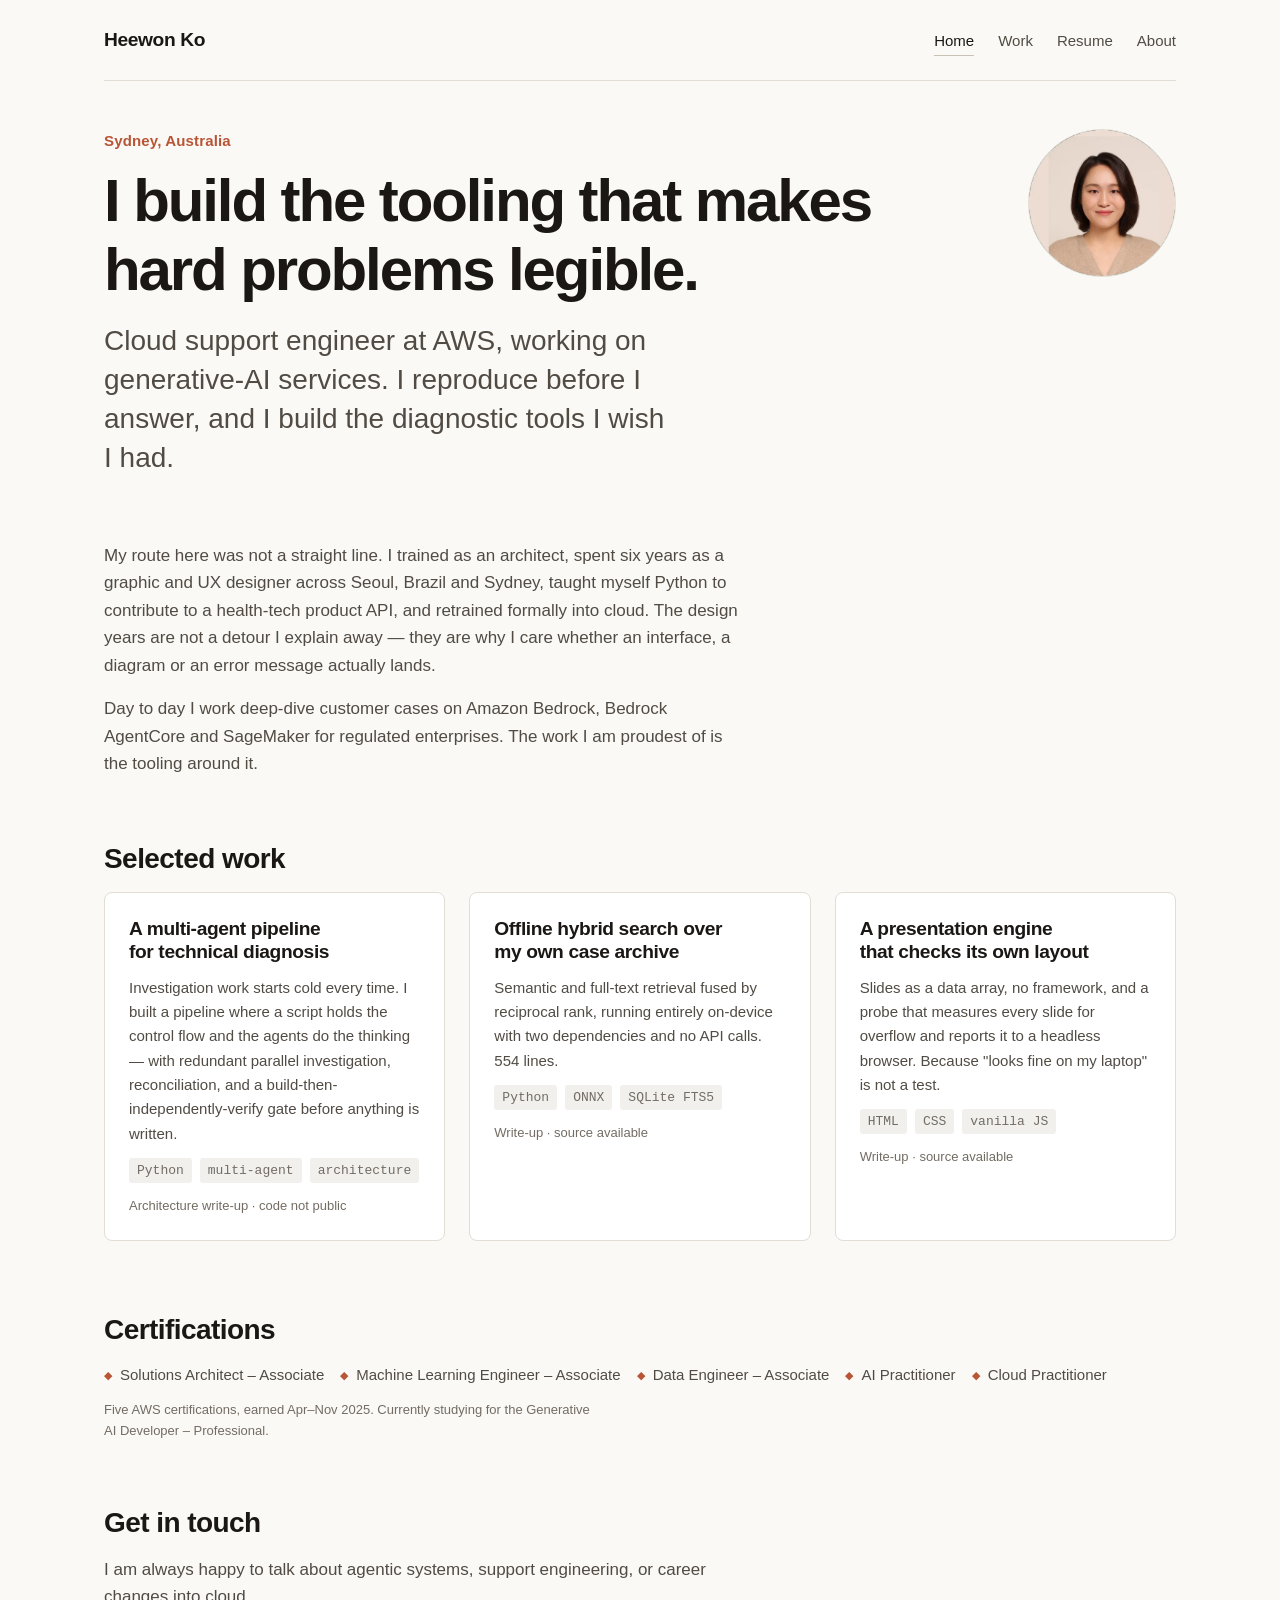
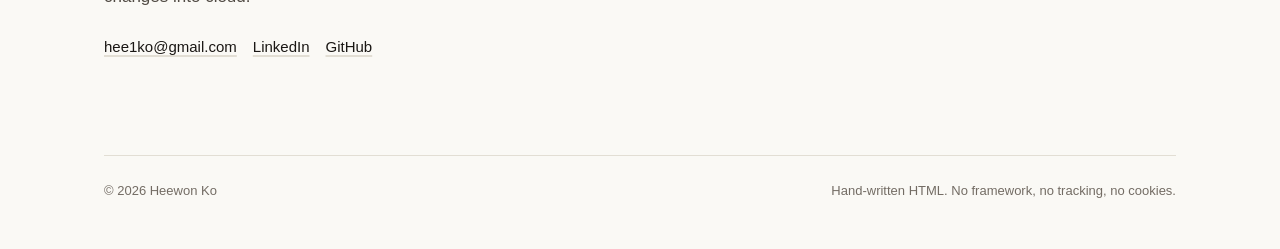
==== index.html @ 20b417c7 "Portfolio site: confidentiality gate, design system, first four pages Static site for GitHub Pages. " ====
<!DOCTYPE html>
<html lang="en">
<head>
<meta charset="utf-8">
<meta name="viewport" content="width=device-width, initial-scale=1">
<title>Heewon Ko — cloud support engineer, Sydney</title>
<meta name="description" content="Heewon Ko builds diagnostic and agentic tooling for cloud support work. AWS support engineer in Sydney, 5x AWS certified, with a background in architecture and design.">
<link rel="canonical" href="https://hee1ko.dev/">
<meta property="og:type" content="website">
<meta property="og:title" content="Heewon Ko — cloud support engineer, Sydney">
<meta property="og:description" content="Builds diagnostic and agentic tooling for cloud support work. Non-linear path: architecture, design, then cloud.">
<meta property="og:url" content="https://hee1ko.dev/">
<link rel="icon" href="/assets/img/favicon.svg" type="image/svg+xml">
<link rel="stylesheet" href="/assets/css/tokens.css">
<link rel="stylesheet" href="/assets/css/site.css">
</head>
<body>
<a class="skip" href="#main">Skip to content</a>

<div class="wrap">
  <header class="site-head">
    <a class="brand" href="/">Heewon&nbsp;Ko</a>
    <nav class="site-nav" aria-label="Main">
      <a href="/" aria-current="page">Home</a>
      <a href="/work/">Work</a>
      <a href="/resume/">Resume</a>
      <a href="/about/">About</a>
    </nav>
  </header>

  <main id="main">

    <section class="hero">
      <div>
        <p class="tagline">Sydney, Australia</p>
        <h1>I build the tooling that makes hard problems legible.</h1>
        <p class="lede">
          Cloud support engineer at AWS, working on generative-AI services.
          I reproduce before I answer, and I build the diagnostic tools I wish
          I had.
        </p>
      </div>
      <picture>
        <source srcset="/assets/img/headshot.webp" type="image/webp">
        <img class="portrait" src="/assets/img/headshot.png" alt="Heewon Ko" width="148" height="148">
      </picture>
    </section>

    <p>
      My route here was not a straight line. I trained as an architect, spent six
      years as a graphic and UX designer across Seoul, Brazil and Sydney, taught
      myself Python to contribute to a health-tech product API, and retrained
      formally into cloud. The design years are not a detour I explain away —
      they are why I care whether an interface, a diagram or an error message
      actually lands.
    </p>
    <p>
      Day to day I work deep-dive customer cases on Amazon Bedrock, Bedrock
      AgentCore and SageMaker for regulated enterprises. The work I am proudest
      of is the tooling around it.
    </p>

    <h2>Selected work</h2>
    <ul class="cards">
      <li class="card">
        <h3><a href="/work/hwknest/">A multi-agent pipeline for technical diagnosis</a></h3>
        <p>
          Investigation work starts cold every time. I built a pipeline where a
          script holds the control flow and the agents do the thinking — with
          redundant parallel investigation, reconciliation, and a
          build-then-independently-verify gate before anything is written.
        </p>
        <ul class="tags"><li>Python</li><li>multi-agent</li><li>architecture</li></ul>
        <p class="meta">Architecture write-up · code not public</p>
      </li>
      <li class="card">
        <h3><a href="/work/casework-rag/">Offline hybrid search over my own case archive</a></h3>
        <p>
          Semantic and full-text retrieval fused by reciprocal rank, running
          entirely on-device with two dependencies and no API calls. 554 lines.
        </p>
        <ul class="tags"><li>Python</li><li>ONNX</li><li>SQLite FTS5</li></ul>
        <p class="meta">Write-up · source available</p>
      </li>
      <li class="card">
        <h3><a href="/work/deck-engine/">A presentation engine that checks its own layout</a></h3>
        <p>
          Slides as a data array, no framework, and a probe that measures every
          slide for overflow and reports it to a headless browser. Because
          "looks fine on my laptop" is not a test.
        </p>
        <ul class="tags"><li>HTML</li><li>CSS</li><li>vanilla JS</li></ul>
        <p class="meta">Write-up · source available</p>
      </li>
    </ul>

    <h2>Certifications</h2>
    <ul class="creds">
      <li>Solutions Architect – Associate</li>
      <li>Machine Learning Engineer – Associate</li>
      <li>Data Engineer – Associate</li>
      <li>AI Practitioner</li>
      <li>Cloud Practitioner</li>
    </ul>
    <p class="meta" style="color:var(--ink3);font-size:var(--fs-micro);margin-top:var(--sp-3)">
      Five AWS certifications, earned Apr–Nov 2025. Currently studying for the
      Generative AI Developer – Professional.
    </p>

    <h2>Get in touch</h2>
    <p>
      I am always happy to talk about agentic systems, support engineering, or
      career changes into cloud.
    </p>
    <ul class="contact">
      <li><a href="mailto:hee1ko@gmail.com">hee1ko@gmail.com</a></li>
      <li><a href="https://www.linkedin.com/in/hee1ko" rel="me">LinkedIn</a></li>
      <li><a href="https://github.com/Hee1ko" rel="me">GitHub</a></li>
    </ul>

  </main>

  <footer class="site-foot">
    <span>© 2026 Heewon Ko</span>
    <span>Hand-written HTML. No framework, no tracking, no cookies.</span>
  </footer>
</div>
</body>
</html>
---- assets/css/tokens.css ----
/* ==========================================================================
   Design tokens. Custom properties only, no selectors, so this can be linked
   ahead of every other sheet.

   One source of truth for the site, the resume, and every slide deck. Contrast
   ratios below are measured against --paper and were verified numerically, not
   estimated. Two colours from the original resume were replaced because they
   fail WCAG AA for body text:

     #c15f3c accent      4.01:1  ->  --hero  #b85536  4.54:1
     #7d7a70 meta text   4.08:1  ->  --ink3  #736c64  4.91:1

   Four greys and exactly one accent. Do not add a second accent.
   ========================================================================== */

:root {
  /* --- surfaces ------------------------------------------------------- */
  --paper: #faf9f5;   /* page ground. warm, never pure white              */
  --card:  #ffffff;   /* raised sheet: resume page, project card, node    */
  --sunk:  #f1f0ec;   /* code chip, callout, inset panel                 */
  --shell: #edece7;   /* screen-only backdrop behind the resume sheet     */

  /* --- ink ------------------------------------------------------------ */
  --ink:   #1a1714;   /* 16.94:1  headings, emphasis                     */
  --ink2:  #514b44;   /*  8.17:1  body text                             */
  --ink3:  #736c64;   /*  4.91:1  meta, captions, dates                 */

  /* --- accent (exactly one) ------------------------------------------- */
  --hero:  #b85536;   /*  4.54:1  terracotta                            */

  /* --- lines ---------------------------------------------------------- */
  --line:  #c9c2b4;   /* diagram strokes, 1.5px                          */
  --rule:  #e2ded4;   /* hairlines, dividers, link underlines            */

  /* --- type ------------------------------------------------------------
     System stack, deliberately. Zero bytes, zero licensing question, and
     it already looks right -- this is the stack the resume shipped with.
     To adopt a webfont later, change --font-display here and nowhere else;
     confirm the licence permits redistributing the files in a public repo,
     which is a stricter test than "free for commercial use".
     -------------------------------------------------------------------- */
  --font-display: -apple-system, BlinkMacSystemFont, "Segoe UI",
                  "Helvetica Neue", Arial, sans-serif;
  --font-body:    -apple-system, BlinkMacSystemFont, "Segoe UI",
                  "Helvetica Neue", Arial, sans-serif;
  --font-mono:    ui-monospace, "SF Mono", SFMono-Regular, Menlo, Monaco,
                  "Courier New", monospace;

  /* type scale */
  --fs-hero: clamp(2.25rem, 6vw, 3.75rem);
  --fs-1:    clamp(1.75rem, 4vw, 2.5rem);
  --fs-2:    clamp(1.35rem, 3vw, 1.75rem);
  --fs-3:    1.2rem;
  --fs-body: 1.0625rem;
  --fs-meta: 0.9375rem;
  --fs-micro: 0.8125rem;

  --lh-head: 1.22;
  --lh-stmt: 1.16;
  --lh-body: 1.62;

  /* --- space ---------------------------------------------------------- */
  --sp-1: 4px;  --sp-2: 8px;  --sp-3: 12px; --sp-4: 16px;
  --sp-5: 24px; --sp-6: 32px; --sp-7: 48px; --sp-8: 64px;
  --sp-9: 96px;

  /* --- measure -------------------------------------------------------- */
  --measure: 68ch;  /* prose column                                       */
  --prose:   860px; /* article width                                      */
  --page:    720px; /* resume sheet, from the original resume.html        */
  --wide:    1120px;

  /* --- shape ---------------------------------------------------------- */
  --radius-sm: 3px;
  --radius:    6px;
  --radius-lg: 8px;
}
---- assets/css/site.css ----
/* ==========================================================================
   Site styles. Uses tokens.css only -- no literal colours below this line.
   Link order: tokens.css, then this. No @import (it serialises requests).
   ========================================================================== */

*, *::before, *::after { box-sizing: border-box; }

html {
  -webkit-text-size-adjust: 100%;
  scroll-behavior: smooth;
}
@media (prefers-reduced-motion: reduce) {
  html { scroll-behavior: auto; }
  *, *::before, *::after { animation: none !important; transition: none !important; }
}

body {
  margin: 0;
  background: var(--paper);
  color: var(--ink2);
  font-family: var(--font-body);
  font-size: var(--fs-body);
  line-height: var(--lh-body);
  -webkit-font-smoothing: antialiased;
}

/* --- skip link: first tab stop, visible only when focused -------------- */
.skip {
  position: absolute; left: -9999px;
  background: var(--ink); color: var(--paper);
  padding: var(--sp-3) var(--sp-4); border-radius: var(--radius);
  z-index: 100;
}
.skip:focus { left: var(--sp-4); top: var(--sp-4); }

:focus-visible {
  outline: 2px solid var(--hero);
  outline-offset: 3px;
  border-radius: var(--radius-sm);
}

/* --- headings ---------------------------------------------------------- */
h1, h2, h3 {
  font-family: var(--font-display);
  color: var(--ink);
  line-height: var(--lh-head);
  letter-spacing: -0.02em;
  margin: 0;
  text-wrap: balance;
}
h1 { font-size: var(--fs-1); }
h2 { font-size: var(--fs-2); margin-top: var(--sp-8); margin-bottom: var(--sp-4); }
h3 { font-size: var(--fs-3); margin-top: var(--sp-6); margin-bottom: var(--sp-2); }

p { margin: 0 0 var(--sp-4); max-width: var(--measure); }
strong { color: var(--ink); font-weight: 650; }

a { color: var(--ink); text-decoration: underline; text-decoration-color: var(--rule);
    text-underline-offset: 3px; text-decoration-thickness: 1.5px; }
a:hover { text-decoration-color: var(--hero); color: var(--hero); }

code, kbd {
  font-family: var(--font-mono);
  font-size: 0.9em;
  background: var(--sunk);
  padding: 1px var(--sp-1);
  border-radius: var(--radius-sm);
}

ul, ol { margin: 0 0 var(--sp-4); padding-left: var(--sp-5); max-width: var(--measure); }
li { margin-bottom: var(--sp-2); }
li::marker { color: var(--line); }

hr { border: 0; border-top: 1px solid var(--rule); margin: var(--sp-7) 0; }

/* --- layout ------------------------------------------------------------ */
.wrap  { max-width: var(--wide);  margin: 0 auto; padding: 0 var(--sp-5); }
.prose { max-width: var(--prose); margin: 0 auto; padding: 0 var(--sp-5); }

main { padding-bottom: var(--sp-9); }

/* --- site header ------------------------------------------------------- */
.site-head {
  display: flex; align-items: baseline; justify-content: space-between;
  gap: var(--sp-5); flex-wrap: wrap;
  padding: var(--sp-5) 0;
  border-bottom: 1px solid var(--rule);
  margin-bottom: var(--sp-7);
}
.site-head .brand {
  font-family: var(--font-display); font-weight: 700; font-size: var(--fs-3);
  color: var(--ink); text-decoration: none; letter-spacing: -0.02em;
}
.site-nav { display: flex; gap: var(--sp-5); flex-wrap: wrap; }
.site-nav a {
  font-size: var(--fs-meta); color: var(--ink2);
  text-decoration: none; padding-bottom: 2px;
  border-bottom: 1.5px solid transparent;
}
.site-nav a:hover { color: var(--hero); border-bottom-color: var(--hero); }
.site-nav a[aria-current="page"] { color: var(--ink); border-bottom-color: var(--line); }

/* --- hero -------------------------------------------------------------- */
.hero { display: grid; grid-template-columns: 1fr auto; gap: var(--sp-7);
        align-items: start; margin-bottom: var(--sp-7); }
.hero h1 { font-size: var(--fs-hero); line-height: var(--lh-stmt);
           letter-spacing: -0.035em; font-weight: 800; }
.hero .lede { font-size: var(--fs-2); color: var(--ink2); line-height: 1.4;
              margin-top: var(--sp-4); max-width: 36ch; text-wrap: pretty; }
.hero .tagline { color: var(--hero); font-weight: 650; font-size: var(--fs-meta);
                 letter-spacing: 0.01em; margin-bottom: var(--sp-3); }
.portrait {
  width: 148px; height: 148px; border-radius: 50%;
  object-fit: cover; border: 1px solid var(--rule);
}
@media (max-width: 640px) {
  .hero { grid-template-columns: 1fr; }
  .portrait { width: 104px; height: 104px; }
}

/* --- cards -------------------------------------------------------------
   max-width:none is load-bearing. The generic `ul` rule above sets
   max-width:68ch for prose lists, which silently collapsed this grid from
   three columns to two -- auto-fit was doing its job against a container
   that was only ~578px wide.
   ---------------------------------------------------------------------- */
.cards {
  display: grid; gap: var(--sp-5);
  grid-template-columns: repeat(auto-fit, minmax(260px, 1fr));
  list-style: none; padding: 0; max-width: none;
}
.card {
  background: var(--card); border: 1px solid var(--rule);
  border-radius: var(--radius-lg); padding: var(--sp-5);
  display: flex; flex-direction: column; gap: var(--sp-3);
}
.card h3 { margin: 0; }
.card h3 a { text-decoration: none; }
.card h3 a:hover { color: var(--hero); }
.card p { margin: 0; font-size: var(--fs-meta); }
.card .meta { color: var(--ink3); font-size: var(--fs-micro); margin: 0; }

.tags { display: flex; flex-wrap: wrap; gap: var(--sp-2); list-style: none; padding: 0; margin: 0; max-width: none; }
.tags li {
  font-family: var(--font-mono); font-size: var(--fs-micro);
  color: var(--ink3); background: var(--sunk);
  padding: 2px var(--sp-2); border-radius: var(--radius-sm); margin: 0;
}

/* --- credential strip -------------------------------------------------- */
.creds { display: flex; flex-wrap: wrap; gap: var(--sp-2) var(--sp-4);
         list-style: none; padding: 0; margin: 0; max-width: none; }
.creds li { font-size: var(--fs-meta); color: var(--ink2); margin: 0; }
.creds li::before { content: "◆"; color: var(--hero); margin-right: var(--sp-2);
                    font-size: 0.7em; vertical-align: 1px; }

/* --- callout ----------------------------------------------------------- */
.note {
  background: var(--sunk); border-left: 2px solid var(--hero);
  border-radius: 0 var(--radius) var(--radius) 0;
  padding: var(--sp-4) var(--sp-5); margin: var(--sp-5) 0;
  max-width: var(--measure);
}
.note :last-child { margin-bottom: 0; }

/* --- contact row ------------------------------------------------------- */
.contact { display: flex; flex-wrap: wrap; gap: var(--sp-4);
           list-style: none; padding: 0; margin: var(--sp-5) 0 0; max-width: none; }
.contact li { margin: 0; font-size: var(--fs-meta); }

/* --- footer ------------------------------------------------------------ */
.site-foot {
  border-top: 1px solid var(--rule);
  padding: var(--sp-5) 0 var(--sp-7);
  color: var(--ink3); font-size: var(--fs-micro);
  display: flex; flex-wrap: wrap; gap: var(--sp-4); justify-content: space-between;
}
.site-foot a { color: var(--ink3); }

/* --- print ------------------------------------------------------------- */
@media print {
  .site-nav, .skip, .site-foot { display: none; }
  body { background: #fff; }
  a { text-decoration: none; }
}
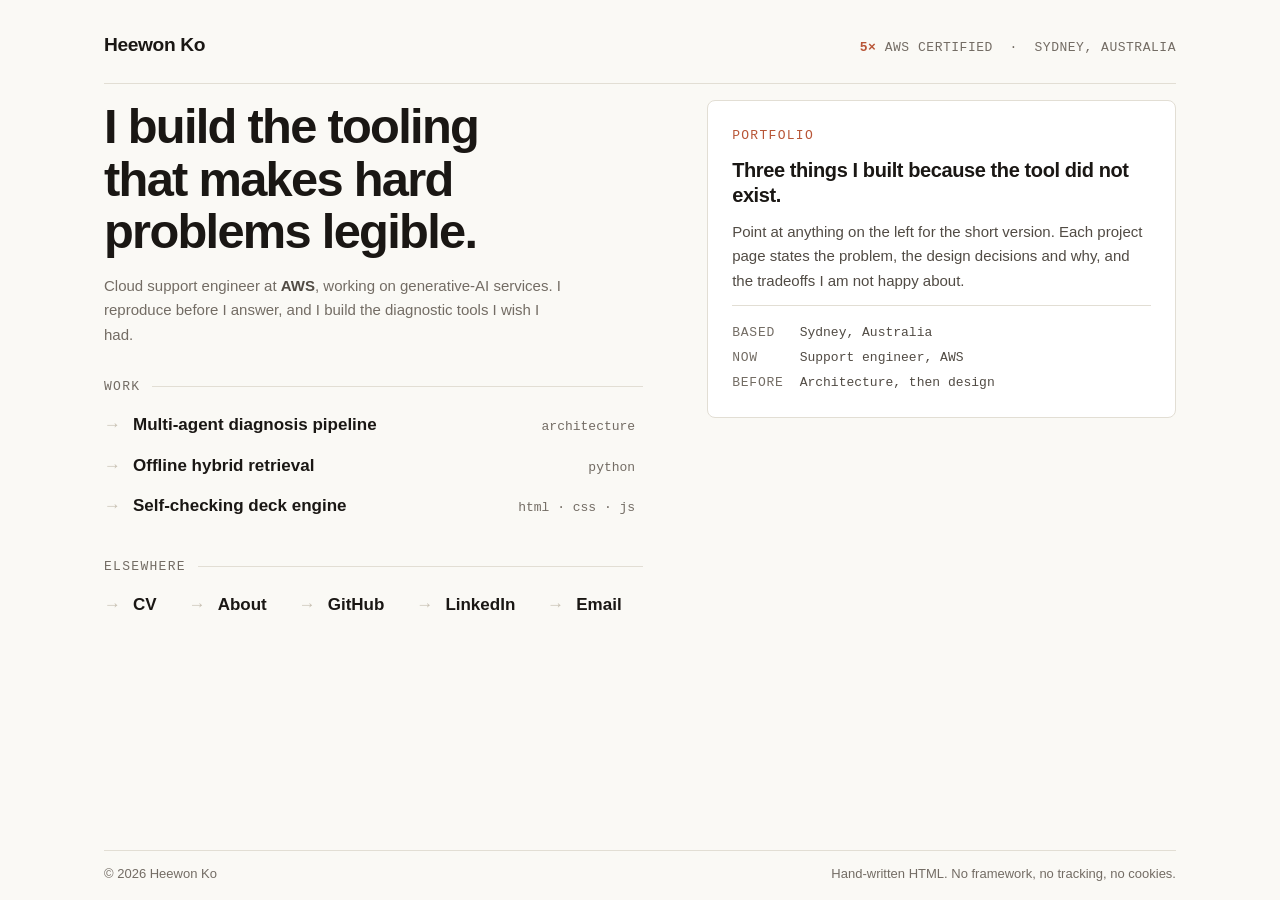
==== commit ff896591: "Replace scrolling home with a one-screen interactive hub Landing page is now a single-viewport hub: " ====
--- a/index.html
+++ b/index.html
@@ -5,125 +5,221 @@
 <meta name="viewport" content="width=device-width, initial-scale=1">
 <title>Heewon Ko — cloud support engineer, Sydney</title>
 <meta name="description" content="Heewon Ko builds diagnostic and agentic tooling for cloud support work. AWS support engineer in Sydney, 5x AWS certified, with a background in architecture and design.">
-<link rel="canonical" href="https://hee1ko.dev/">
+<link rel="canonical" href="https://hee1ko.com/">
 <meta property="og:type" content="website">
 <meta property="og:title" content="Heewon Ko — cloud support engineer, Sydney">
 <meta property="og:description" content="Builds diagnostic and agentic tooling for cloud support work. Non-linear path: architecture, design, then cloud.">
-<meta property="og:url" content="https://hee1ko.dev/">
+<meta property="og:url" content="https://hee1ko.com/">
 <link rel="icon" href="/assets/img/favicon.svg" type="image/svg+xml">
 <link rel="stylesheet" href="/assets/css/tokens.css">
-<link rel="stylesheet" href="/assets/css/site.css">
+<link rel="stylesheet" href="/assets/css/hub.css">
 </head>
-<body>
-<a class="skip" href="#main">Skip to content</a>
-
-<div class="wrap">
-  <header class="site-head">
-    <a class="brand" href="/">Heewon&nbsp;Ko</a>
-    <nav class="site-nav" aria-label="Main">
-      <a href="/" aria-current="page">Home</a>
-      <a href="/work/">Work</a>
-      <a href="/resume/">Resume</a>
-      <a href="/about/">About</a>
-    </nav>
-  </header>
-
-  <main id="main">
-
-    <section class="hero">
-      <div>
-        <p class="tagline">Sydney, Australia</p>
-        <h1>I build the tooling that makes hard problems legible.</h1>
-        <p class="lede">
-          Cloud support engineer at AWS, working on generative-AI services.
-          I reproduce before I answer, and I build the diagnostic tools I wish
-          I had.
-        </p>
-      </div>
-      <picture>
-        <source srcset="/assets/img/headshot.webp" type="image/webp">
-        <img class="portrait" src="/assets/img/headshot.png" alt="Heewon Ko" width="148" height="148">
-      </picture>
-    </section>
-
-    <p>
-      My route here was not a straight line. I trained as an architect, spent six
-      years as a graphic and UX designer across Seoul, Brazil and Sydney, taught
-      myself Python to contribute to a health-tech product API, and retrained
-      formally into cloud. The design years are not a detour I explain away —
-      they are why I care whether an interface, a diagram or an error message
-      actually lands.
+<body class="hub-page">
+
+<div class="hub">
+
+  <div class="hub-top">
+    <p class="hub-name">Heewon&nbsp;Ko</p>
+    <p class="hub-creds"><b>5×</b> AWS Certified &nbsp;·&nbsp; Sydney, Australia</p>
+  </div>
+
+  <div class="hub-main">
+
+    <h1 class="hub-stmt">I build the tooling that makes hard problems legible.</h1>
+
+    <p class="hub-meta">
+      Cloud support engineer at <b>AWS</b>, working on generative-AI services.
+      I reproduce before I answer, and I build the diagnostic tools I wish I had.
     </p>
-    <p>
-      Day to day I work deep-dive customer cases on Amazon Bedrock, Bedrock
-      AgentCore and SageMaker for regulated enterprises. The work I am proudest
-      of is the tooling around it.
-    </p>
-
-    <h2>Selected work</h2>
-    <ul class="cards">
-      <li class="card">
-        <h3><a href="/work/hwknest/">A multi-agent pipeline for technical diagnosis</a></h3>
-        <p>
-          Investigation work starts cold every time. I built a pipeline where a
-          script holds the control flow and the agents do the thinking — with
-          redundant parallel investigation, reconciliation, and a
-          build-then-independently-verify gate before anything is written.
-        </p>
-        <ul class="tags"><li>Python</li><li>multi-agent</li><li>architecture</li></ul>
-        <p class="meta">Architecture write-up · code not public</p>
-      </li>
-      <li class="card">
-        <h3><a href="/work/casework-rag/">Offline hybrid search over my own case archive</a></h3>
-        <p>
-          Semantic and full-text retrieval fused by reciprocal rank, running
-          entirely on-device with two dependencies and no API calls. 554 lines.
-        </p>
-        <ul class="tags"><li>Python</li><li>ONNX</li><li>SQLite FTS5</li></ul>
-        <p class="meta">Write-up · source available</p>
-      </li>
-      <li class="card">
-        <h3><a href="/work/deck-engine/">A presentation engine that checks its own layout</a></h3>
-        <p>
-          Slides as a data array, no framework, and a probe that measures every
-          slide for overflow and reports it to a headless browser. Because
-          "looks fine on my laptop" is not a test.
-        </p>
-        <ul class="tags"><li>HTML</li><li>CSS</li><li>vanilla JS</li></ul>
-        <p class="meta">Write-up · source available</p>
-      </li>
-    </ul>
-
-    <h2>Certifications</h2>
-    <ul class="creds">
-      <li>Solutions Architect – Associate</li>
-      <li>Machine Learning Engineer – Associate</li>
-      <li>Data Engineer – Associate</li>
-      <li>AI Practitioner</li>
-      <li>Cloud Practitioner</li>
-    </ul>
-    <p class="meta" style="color:var(--ink3);font-size:var(--fs-micro);margin-top:var(--sp-3)">
-      Five AWS certifications, earned Apr–Nov 2025. Currently studying for the
-      Generative AI Developer – Professional.
-    </p>
-
-    <h2>Get in touch</h2>
-    <p>
-      I am always happy to talk about agentic systems, support engineering, or
-      career changes into cloud.
-    </p>
-    <ul class="contact">
-      <li><a href="mailto:hee1ko@gmail.com">hee1ko@gmail.com</a></li>
-      <li><a href="https://www.linkedin.com/in/hee1ko" rel="me">LinkedIn</a></li>
-      <li><a href="https://github.com/Hee1ko" rel="me">GitHub</a></li>
-    </ul>
-
-  </main>
-
-  <footer class="site-foot">
+
+    <div class="hub-group">
+      <p class="hub-label">Work</p>
+      <ul class="hub-list">
+        <li>
+          <a class="row" href="/work/hwknest/" data-pv="pipeline">
+            <span class="arrow" aria-hidden="true">→</span>
+            <span class="row-t">Multi-agent diagnosis pipeline</span>
+            <span class="row-x">architecture</span>
+          </a>
+        </li>
+        <li>
+          <a class="row" href="/work/casework-rag/" data-pv="retrieval">
+            <span class="arrow" aria-hidden="true">→</span>
+            <span class="row-t">Offline hybrid retrieval</span>
+            <span class="row-x">python</span>
+          </a>
+        </li>
+        <li>
+          <a class="row" href="/work/deck-engine/" data-pv="deck">
+            <span class="arrow" aria-hidden="true">→</span>
+            <span class="row-t">Self-checking deck engine</span>
+            <span class="row-x">html · css · js</span>
+          </a>
+        </li>
+      </ul>
+    </div>
+
+    <div class="hub-group">
+      <p class="hub-label">Elsewhere</p>
+      <ul class="hub-list inline">
+        <li>
+          <a class="row" href="/resume/" data-pv="cv">
+            <span class="arrow" aria-hidden="true">→</span><span class="row-t">CV</span>
+          </a>
+        </li>
+        <li>
+          <a class="row" href="/about/" data-pv="about">
+            <span class="arrow" aria-hidden="true">→</span><span class="row-t">About</span>
+          </a>
+        </li>
+        <li>
+          <a class="row" href="https://github.com/Hee1ko" rel="me" data-pv="github">
+            <span class="arrow" aria-hidden="true">→</span><span class="row-t">GitHub</span>
+          </a>
+        </li>
+        <li>
+          <a class="row" href="https://www.linkedin.com/in/hee1ko" rel="me" data-pv="linkedin">
+            <span class="arrow" aria-hidden="true">→</span><span class="row-t">LinkedIn</span>
+          </a>
+        </li>
+        <li>
+          <a class="row" href="mailto:hee1ko@gmail.com" data-pv="email">
+            <span class="arrow" aria-hidden="true">→</span><span class="row-t">Email</span>
+          </a>
+        </li>
+      </ul>
+    </div>
+
+  </div>
+
+  <!-- Preview panel. Purely presentational: every panel duplicates information
+       that is already reachable through the link it describes, so a reader who
+       never triggers a hover loses nothing. aria-hidden keeps screen readers
+       from announcing eight redundant blocks. -->
+  <aside class="hub-preview" aria-hidden="true">
+
+    <div class="pv pv-default">
+      <p class="pv-kicker">Portfolio</p>
+      <h2>Three things I built because the tool did not exist.</h2>
+      <p>
+        Point at anything on the left for the short version. Each project page
+        states the problem, the design decisions and why, and the tradeoffs I am
+        not happy about.
+      </p>
+      <dl>
+        <dt>Based</dt><dd>Sydney, Australia</dd>
+        <dt>Now</dt><dd>Support engineer, AWS</dd>
+        <dt>Before</dt><dd>Architecture, then design</dd>
+      </dl>
+    </div>
+
+    <div class="pv" data-pv-for="pipeline">
+      <p class="pv-kicker">Architecture write-up</p>
+      <h2>Multi-agent diagnosis pipeline</h2>
+      <p>
+        A script holds the control flow; the agents do the thinking. Redundant
+        parallel investigation, then reconciliation, then a
+        build-then-independently-verify gate before a word gets written.
+      </p>
+      <dl>
+        <dt>Stack</dt><dd>Python, shell, agent runtime</dd>
+        <dt>Scale</dt><dd>~65 tool modules, ~1,900 tests</dd>
+        <dt>Code</dt><dd>Not public — internal systems</dd>
+      </dl>
+    </div>
+
+    <div class="pv" data-pv-for="retrieval">
+      <p class="pv-kicker">Write-up and source</p>
+      <h2>Offline hybrid retrieval</h2>
+      <p>
+        Semantic similarity and SQLite full-text search, fused by reciprocal
+        rank so two incomparable score scales never have to be normalised.
+        Local ONNX embeddings, no network calls at all.
+      </p>
+      <dl>
+        <dt>Stack</dt><dd>Python, ONNX, SQLite FTS5</dd>
+        <dt>Size</dt><dd>554 lines, 2 dependencies</dd>
+        <dt>Index</dt><dd>49 cases, ~3,400 chunks</dd>
+      </dl>
+    </div>
+
+    <div class="pv" data-pv-for="deck">
+      <p class="pv-kicker">Write-up and source</p>
+      <h2>Self-checking deck engine</h2>
+      <p>
+        Slides as a plain data array, about forty lines of JavaScript, and a
+        probe that measures every slide for overflow and reports it to a
+        headless browser. Because "looks fine on my laptop" is not a test.
+      </p>
+      <dl>
+        <dt>Stack</dt><dd>HTML, CSS, vanilla JS</dd>
+        <dt>Engine</dt><dd>~40 lines, no dependencies</dd>
+        <dt>Checks</dt><dd>Per-slide overflow, in CI</dd>
+      </dl>
+    </div>
+
+    <div class="pv" data-pv-for="cv">
+      <p class="pv-kicker">Curriculum vitae</p>
+      <h2>The one-page version</h2>
+      <p>
+        Experience, education, certifications and skills, on screen or as a PDF.
+        It prints properly, which took more effort than it should have.
+      </p>
+      <dl>
+        <dt>Formats</dt><dd>HTML and PDF</dd>
+        <dt>Certs</dt><dd>5 AWS, Apr–Nov 2025</dd>
+        <dt>Now</dt><dd>GenAI Developer – Professional</dd>
+      </dl>
+    </div>
+
+    <div class="pv" data-pv-for="about">
+      <p class="pv-kicker">About</p>
+      <h2>Architecture, then design, then cloud</h2>
+      <p>
+        The long version of a non-linear path: an architecture degree in Seoul,
+        ten years of graphic and UX design across three countries, Python learned
+        to contribute to a product API, then a deliberate retrain into cloud.
+      </p>
+      <dl>
+        <dt>Languages</dt><dd>Korean, English, Portuguese</dd>
+        <dt>Studying</dt><dd>Dip. Cloud Computing, Swinburne</dd>
+      </dl>
+    </div>
+
+    <div class="pv" data-pv-for="github">
+      <p class="pv-kicker">External</p>
+      <h2>GitHub</h2>
+      <p>
+        Source for the projects that can be public, including this site and the
+        confidentiality gate that keeps customer work out of it.
+      </p>
+      <dl><dt>Handle</dt><dd>@Hee1ko</dd></dl>
+    </div>
+
+    <div class="pv" data-pv-for="linkedin">
+      <p class="pv-kicker">External</p>
+      <h2>LinkedIn</h2>
+      <p>The professional record, and the better place to reach me about roles.</p>
+      <dl><dt>Handle</dt><dd>in/hee1ko</dd></dl>
+    </div>
+
+    <div class="pv" data-pv-for="email">
+      <p class="pv-kicker">Contact</p>
+      <h2>Say hello</h2>
+      <p>
+        Happy to talk about agentic systems, support engineering, or changing
+        career into cloud. I answer everything that is not a template.
+      </p>
+      <dl><dt>Email</dt><dd>hee1ko@gmail.com</dd></dl>
+    </div>
+
+  </aside>
+
+  <footer class="hub-foot">
     <span>© 2026 Heewon Ko</span>
     <span>Hand-written HTML. No framework, no tracking, no cookies.</span>
   </footer>
+
 </div>
 </body>
 </html>
--- a/assets/css/hub.css
+++ b/assets/css/hub.css
@@ -0,0 +1,268 @@
+/* ==========================================================================
+   Landing hub. One screen, no scrolling, no JavaScript.
+
+   Three decisions worth knowing before editing this file:
+
+   1. HEIGHT IS `svh`, NOT `vh` OR `dvh`.
+      `100vh` ignores the mobile address bar and overflows on load. `100dvh`
+      tracks the toolbar but updates throttled -- not at 60fps, sometimes
+      debounced entirely -- so anything sized in it visibly steps. `svh` is the
+      small viewport: stable, and guaranteed not to clip in either toolbar
+      state. All three are identical on desktop, so the bug this avoids does
+      not reproduce on the machine this was built on.
+
+   2. NOTHING IS EVER CLIPPED TO KEEP IT ON ONE SCREEN.
+      WCAG 1.4.10 Reflow requires this content to work at 320 CSS px
+      equivalent -- a 1280px layout at 400% zoom -- and hiding content to
+      protect a one-screen constraint is failure F102. The first version of this
+      file used `overflow:hidden` on the body and silently ate 56px including
+      the footer at 1280x800. So: the page is one screen because the content
+      measurably fits, not because scrolling was forbidden. There is no
+      body-level `overflow:hidden` and there must not be one. Past the
+      breakpoint at the bottom of this file the hub becomes an ordinary
+      scrolling column. Do not "fix" that by forcing the fixed layout at all
+      sizes. If you add content here, re-run the height measurement.
+
+   3. THE PREVIEW IS CSS-ONLY, VIA `:has()`.
+      No JS, so it survives with scripting disabled. It also sidesteps WCAG
+      1.4.13: the panel occupies its own column and never obscures or replaces
+      other content, which is that criterion's stated exception for the
+      dismissable requirement. The panel always shows something -- a default
+      when nothing is active -- so it can never vanish while the pointer is
+      travelling toward it (failure F95), and there is no auto-hide timer.
+      The swap is keyed on `:hover, :focus` -- plain `:focus`, not
+      `:focus-visible`, because a hover-only trigger fails WCAG 2.1.1 Keyboard
+      and because `:focus` is deterministically testable. The visible focus
+      RING stays on `:focus-visible` so a mouse click does not leave one behind.
+   ========================================================================== */
+
+/* The hub page loads only tokens.css and this file -- deliberately, since it
+   shares almost no components with the rest of the site. That means the reset
+   in site.css does NOT apply here, so it has to be repeated. Without it the
+   hub's vertical padding sits outside `min-height:100svh` and the page is
+   exactly padding-height too tall at every viewport size. */
+*, *::before, *::after { box-sizing: border-box; }
+
+body.hub-page {
+  min-height: 100svh;
+  margin: 0;
+  background: var(--paper);
+  color: var(--ink2);
+  font-family: var(--font-body);
+  line-height: var(--lh-body);
+  -webkit-font-smoothing: antialiased;
+}
+
+.hub {
+  min-height: 100svh;
+  max-width: var(--wide);
+  margin: 0 auto;
+  padding: var(--sp-5) var(--sp-5) var(--sp-4);
+  display: grid;
+  grid-template-columns: minmax(0, 1.15fr) minmax(0, 1fr);
+  grid-template-rows: auto 1fr auto;
+  column-gap: var(--sp-8);
+  row-gap: var(--sp-4);
+  align-content: start;
+}
+
+/* --- top line: name left, credential count right ----------------------- */
+.hub-top {
+  grid-column: 1 / -1;
+  display: flex; align-items: baseline; justify-content: space-between;
+  gap: var(--sp-5); flex-wrap: wrap;
+  padding-bottom: var(--sp-3);
+  border-bottom: 1px solid var(--rule);
+}
+.hub-name {
+  font-family: var(--font-display); font-weight: 700;
+  font-size: var(--fs-3); color: var(--ink);
+  letter-spacing: -0.02em; margin: 0;
+}
+.hub-creds {
+  font-family: var(--font-mono); font-size: var(--fs-micro);
+  color: var(--ink3); letter-spacing: 0.04em; text-transform: uppercase;
+}
+.hub-creds b { color: var(--hero); font-weight: 700; }
+
+/* --- left column ------------------------------------------------------- */
+.hub-main { grid-column: 1; display: flex; flex-direction: column; gap: var(--sp-4); }
+
+.hub-stmt {
+  font-family: var(--font-display);
+  font-size: clamp(1.75rem, 4.2vw, 3.05rem);
+  line-height: 1.08; letter-spacing: -0.035em; font-weight: 800;
+  color: var(--ink); margin: 0; text-wrap: balance;
+}
+.hub-meta {
+  font-size: var(--fs-meta); color: var(--ink3);
+  margin: 0; max-width: 56ch;
+}
+.hub-meta b { color: var(--ink2); font-weight: 600; }
+
+/* --- destination lists ------------------------------------------------- */
+.hub-group { margin: 0; }
+.hub-label {
+  font-family: var(--font-mono); font-size: var(--fs-micro);
+  text-transform: uppercase; letter-spacing: 0.1em; color: var(--ink3);
+  display: flex; align-items: center; gap: var(--sp-3);
+  margin-bottom: var(--sp-2);
+}
+.hub-label::after {
+  content: ""; flex: 1; height: 1px; background: var(--rule);
+}
+.hub-list { list-style: none; margin: 0; padding: 0; max-width: none; }
+.hub-list li { margin: 0; }
+
+.row {
+  display: flex; align-items: baseline; gap: var(--sp-3);
+  padding: 6px var(--sp-2) 6px 0;
+  color: var(--ink); text-decoration: none;
+  font-size: 1.0625rem;
+  border-bottom: 1px solid transparent;
+}
+.row .arrow { color: var(--line); flex: 0 0 auto; transition: color .15s, transform .15s; }
+.row .row-t { font-weight: 600; }
+.row .row-x {
+  margin-left: auto; font-family: var(--font-mono);
+  font-size: var(--fs-micro); color: var(--ink3); flex: 0 0 auto;
+}
+.row:hover, .row:focus {
+  color: var(--hero); border-bottom-color: var(--rule); outline: none;
+}
+.row:hover .arrow, .row:focus .arrow {
+  color: var(--hero); transform: translateX(3px);
+}
+/* Keyboard users must still get an unmistakable focus ring, not just colour. */
+.row:focus-visible { outline: 2px solid var(--hero); outline-offset: 2px; }
+
+/* Inline row group for the short external links. */
+.hub-list.inline { display: flex; flex-wrap: wrap; gap: 0 var(--sp-5); }
+.hub-list.inline .row-x { display: none; }
+
+/* --- preview panel ----------------------------------------------------- */
+.hub-preview {
+  grid-column: 2; grid-row: 2;
+  /* Two things here, both learned the hard way.
+
+     `align-self: start` stops the card stretching to fill the 1fr row. Left to
+     stretch it reached ~650px with a hollow middle.
+
+     Every .pv is stacked into ONE grid cell via `grid-area: 1/1` rather than
+     being absolutely positioned, so the card's height is the height of its
+     TALLEST panel, computed at whatever width the column happens to be. Two
+     earlier attempts failed: absolute positioning gave the card no intrinsic
+     height at all, and a fixed `height: clamp(...)` clipped the About panel by
+     35px at 880px wide, where the narrower column forces extra wrapping.
+     Sizing to content removes the class of bug rather than tuning a constant,
+     so adding a longer panel later cannot silently truncate it. */
+  align-self: start;
+  display: grid;
+  grid-template: minmax(300px, auto) / 1fr;
+  background: var(--card);
+  border: 1px solid var(--rule);
+  border-radius: var(--radius-lg);
+  overflow: hidden;
+}
+.pv {
+  grid-area: 1 / 1;
+  padding: var(--sp-5);
+  display: flex; flex-direction: column; gap: var(--sp-3);
+  opacity: 0; visibility: hidden;
+  transition: opacity .18s ease;
+}
+.pv-default { opacity: 1; visibility: visible; }
+.pv h2 {
+  font-family: var(--font-display); font-size: 1.25rem; line-height: 1.25;
+  color: var(--ink); margin: 0; letter-spacing: -0.02em;
+}
+.pv p { margin: 0; font-size: var(--fs-meta); max-width: none; }
+.pv .pv-kicker {
+  font-family: var(--font-mono); font-size: var(--fs-micro);
+  text-transform: uppercase; letter-spacing: 0.1em; color: var(--hero);
+}
+.pv dl {
+  margin: auto 0 0; padding-top: var(--sp-4);
+  border-top: 1px solid var(--rule);
+  display: grid; grid-template-columns: auto 1fr; gap: var(--sp-1) var(--sp-4);
+  font-family: var(--font-mono); font-size: var(--fs-micro);
+}
+.pv dt { color: var(--ink3); text-transform: uppercase; letter-spacing: 0.06em; }
+.pv dd { margin: 0; color: var(--ink2); }
+
+/* --- the swap ----------------------------------------------------------
+   Any active row hides the default; the matching row shows its own panel.
+   Written out per row rather than generated, because there are six of them
+   and a build step to avoid the repetition would cost more than it saves.
+   ---------------------------------------------------------------------- */
+.hub:has(.row:hover) .pv-default,
+.hub:has(.row:focus) .pv-default { opacity: 0; visibility: hidden; }
+
+.hub:has([data-pv="pipeline"]:hover)  [data-pv-for="pipeline"],
+.hub:has([data-pv="pipeline"]:focus)  [data-pv-for="pipeline"],
+.hub:has([data-pv="retrieval"]:hover) [data-pv-for="retrieval"],
+.hub:has([data-pv="retrieval"]:focus) [data-pv-for="retrieval"],
+.hub:has([data-pv="deck"]:hover)      [data-pv-for="deck"],
+.hub:has([data-pv="deck"]:focus)      [data-pv-for="deck"],
+.hub:has([data-pv="cv"]:hover)        [data-pv-for="cv"],
+.hub:has([data-pv="cv"]:focus)        [data-pv-for="cv"],
+.hub:has([data-pv="github"]:hover)    [data-pv-for="github"],
+.hub:has([data-pv="github"]:focus)    [data-pv-for="github"],
+.hub:has([data-pv="linkedin"]:hover)  [data-pv-for="linkedin"],
+.hub:has([data-pv="linkedin"]:focus)  [data-pv-for="linkedin"],
+.hub:has([data-pv="email"]:hover)     [data-pv-for="email"],
+.hub:has([data-pv="email"]:focus)     [data-pv-for="email"],
+.hub:has([data-pv="about"]:hover)     [data-pv-for="about"],
+.hub:has([data-pv="about"]:focus)     [data-pv-for="about"] {
+  opacity: 1; visibility: visible;
+}
+
+/* --- footer ------------------------------------------------------------ */
+.hub-foot {
+  grid-column: 1 / -1;
+  display: flex; flex-wrap: wrap; gap: var(--sp-4); justify-content: space-between;
+  padding-top: var(--sp-3);
+  border-top: 1px solid var(--rule);
+  color: var(--ink3); font-size: var(--fs-micro);
+}
+.hub-foot a { color: var(--ink3); }
+
+@media (prefers-reduced-motion: reduce) {
+  .pv, .row .arrow { transition: none; }
+}
+
+/* ==========================================================================
+   Reflow. Past this point one screen is a worse experience than scrolling,
+   so the hub stops pretending and becomes a normal column. This branch is
+   what keeps the design WCAG 1.4.10 conformant at 400% zoom -- it is not a
+   mobile nicety, it is the accessibility story.
+   ========================================================================== */
+@media (min-width: 860px) and (min-height: 700px) {
+  .hub { height: 100svh; }
+}
+
+/* Deliberately NO `overflow: hidden` anywhere. An earlier version clipped
+   56px at 1280x800 and ate the footer. The page is one screen because the
+   content fits, verified by measurement -- not because scrolling was
+   forbidden. If content ever does exceed the viewport, a scrollbar is the
+   correct outcome, not a hidden footer. */
+
+@media (max-width: 859px), (max-height: 699px) {
+  .hub {
+    grid-template-columns: minmax(0, 1fr);
+    row-gap: var(--sp-6);
+    padding-bottom: var(--sp-7);
+  }
+  .hub-main, .hub-preview { grid-column: 1; }
+  .hub-preview {
+    grid-row: auto;
+    position: static; min-height: 0;
+  }
+  /* Stacked, the panels cannot overlay each other -- so show the default one
+     as ordinary content and drop the hover behaviour entirely. Nothing is
+     hidden that a reader cannot reach. */
+  .pv { position: static; opacity: 1; visibility: visible; display: none; }
+  .pv-default { display: flex; }
+  .hub:has(.row:hover) .pv-default,
+  .hub:has(.row:focus) .pv-default { opacity: 1; visibility: visible; }
+}
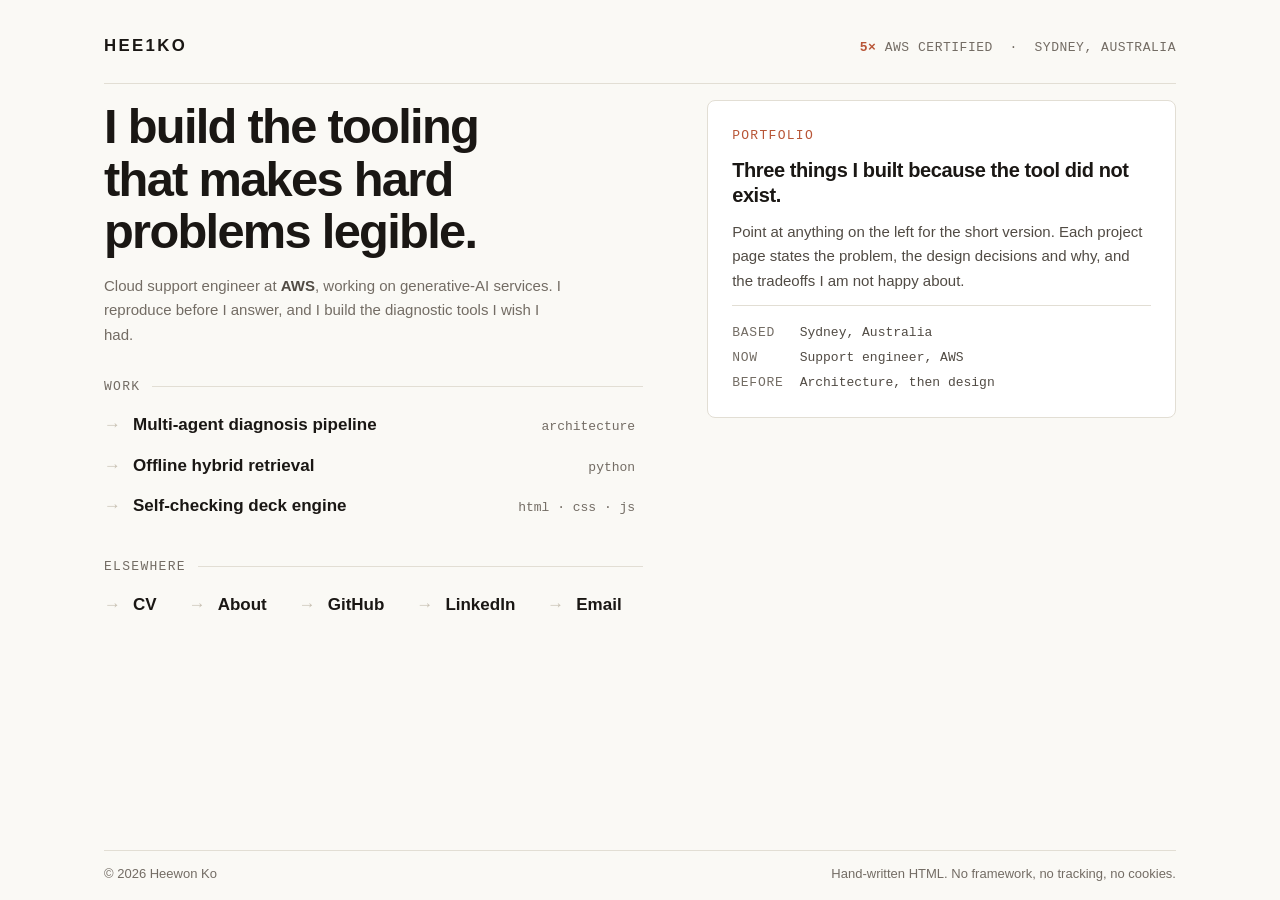
==== commit dedcdb87: "Wordmark: HEE1KO Uses the handle that is already consistent across email, GitHub and LinkedIn.  Scop" ====
--- a/index.html
+++ b/index.html
@@ -19,7 +19,7 @@
 <div class="hub">
 
   <div class="hub-top">
-    <p class="hub-name">Heewon&nbsp;Ko</p>
+    <p class="hub-name">HEE1KO</p>
     <p class="hub-creds"><b>5×</b> AWS Certified &nbsp;·&nbsp; Sydney, Australia</p>
   </div>
 
--- a/assets/css/hub.css
+++ b/assets/css/hub.css
@@ -76,8 +76,10 @@
 }
 .hub-name {
   font-family: var(--font-display); font-weight: 700;
-  font-size: var(--fs-3); color: var(--ink);
-  letter-spacing: -0.02em; margin: 0;
+  font-size: 1.05rem; color: var(--ink);
+  /* A caps wordmark needs POSITIVE tracking. The negative letter-spacing that
+     suited "Heewon Ko" as a name makes "HEE1KO" read as a cramped acronym. */
+  letter-spacing: 0.14em; margin: 0;
 }
 .hub-creds {
   font-family: var(--font-mono); font-size: var(--fs-micro);
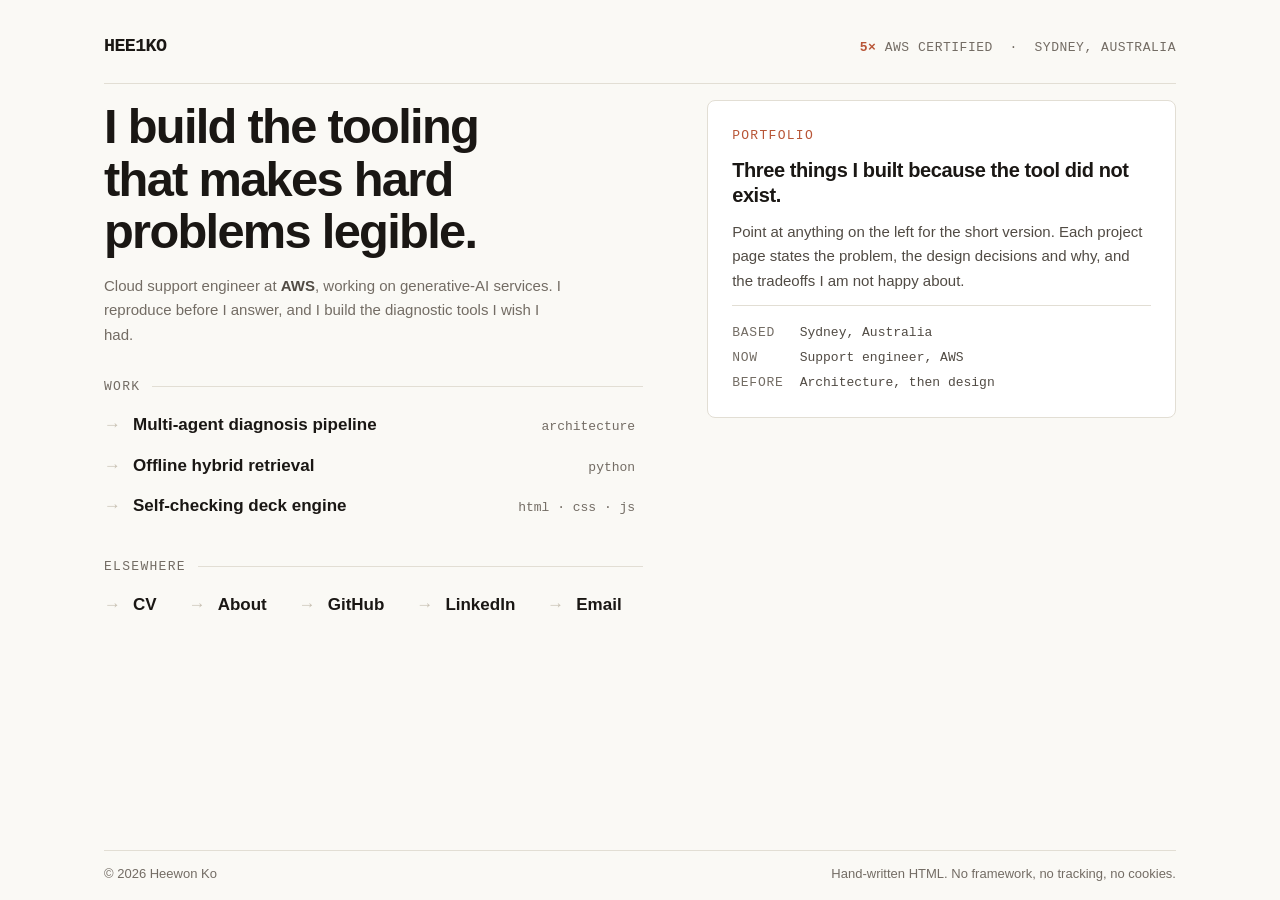
==== commit c644062f: "Fix inaccurate CV preview copy The hub called the CV 'The one-page version'. It has been three pages" ====
--- a/index.html
+++ b/index.html
@@ -160,10 +160,10 @@
 
     <div class="pv" data-pv-for="cv">
       <p class="pv-kicker">Curriculum vitae</p>
-      <h2>The one-page version</h2>
-      <p>
-        Experience, education, certifications and skills, on screen or as a PDF.
-        It prints properly, which took more effort than it should have.
+      <h2>Experience, in full</h2>
+      <p>
+        Experience, education, certifications and skills, on screen or as a
+        PDF. It prints properly, which took more effort than it should have.
       </p>
       <dl>
         <dt>Formats</dt><dd>HTML and PDF</dd>
--- a/assets/css/hub.css
+++ b/assets/css/hub.css
@@ -75,11 +75,20 @@
   border-bottom: 1px solid var(--rule);
 }
 .hub-name {
-  font-family: var(--font-display); font-weight: 700;
-  font-size: 1.05rem; color: var(--ink);
-  /* A caps wordmark needs POSITIVE tracking. The negative letter-spacing that
-     suited "Heewon Ko" as a name makes "HEE1KO" read as a cramped acronym. */
-  letter-spacing: 0.14em; margin: 0;
+  /* Mono, to tie the wordmark to the credential line opposite it and to the
+     spec blocks in the preview card -- and because mono numerals sit level
+     with caps, which matters when the mark contains a 1.
+     Weight 800 is as heavy as this stack goes -- 800 and 900 render
+     identically because the mono faces here top out at Bold, so asking for 900
+     buys nothing. Tracking is -0.035em, which pulls the fixed mono advance
+     widths in until the glyphs nearly touch and the mark reads as one block.
+     -0.05em and beyond was tried and rejected: mono has no side-bearing slack
+     to reclaim, so negative tracking collides glyphs rather than kerning them,
+     and letters start overlapping. The size is 1.15rem to compensate for
+     tightening making the mark read smaller. */
+  font-family: var(--font-mono); font-weight: 800;
+  font-size: 1.15rem; color: var(--ink);
+  letter-spacing: -0.035em; margin: 0;
 }
 .hub-creds {
   font-family: var(--font-mono); font-size: var(--fs-micro);
